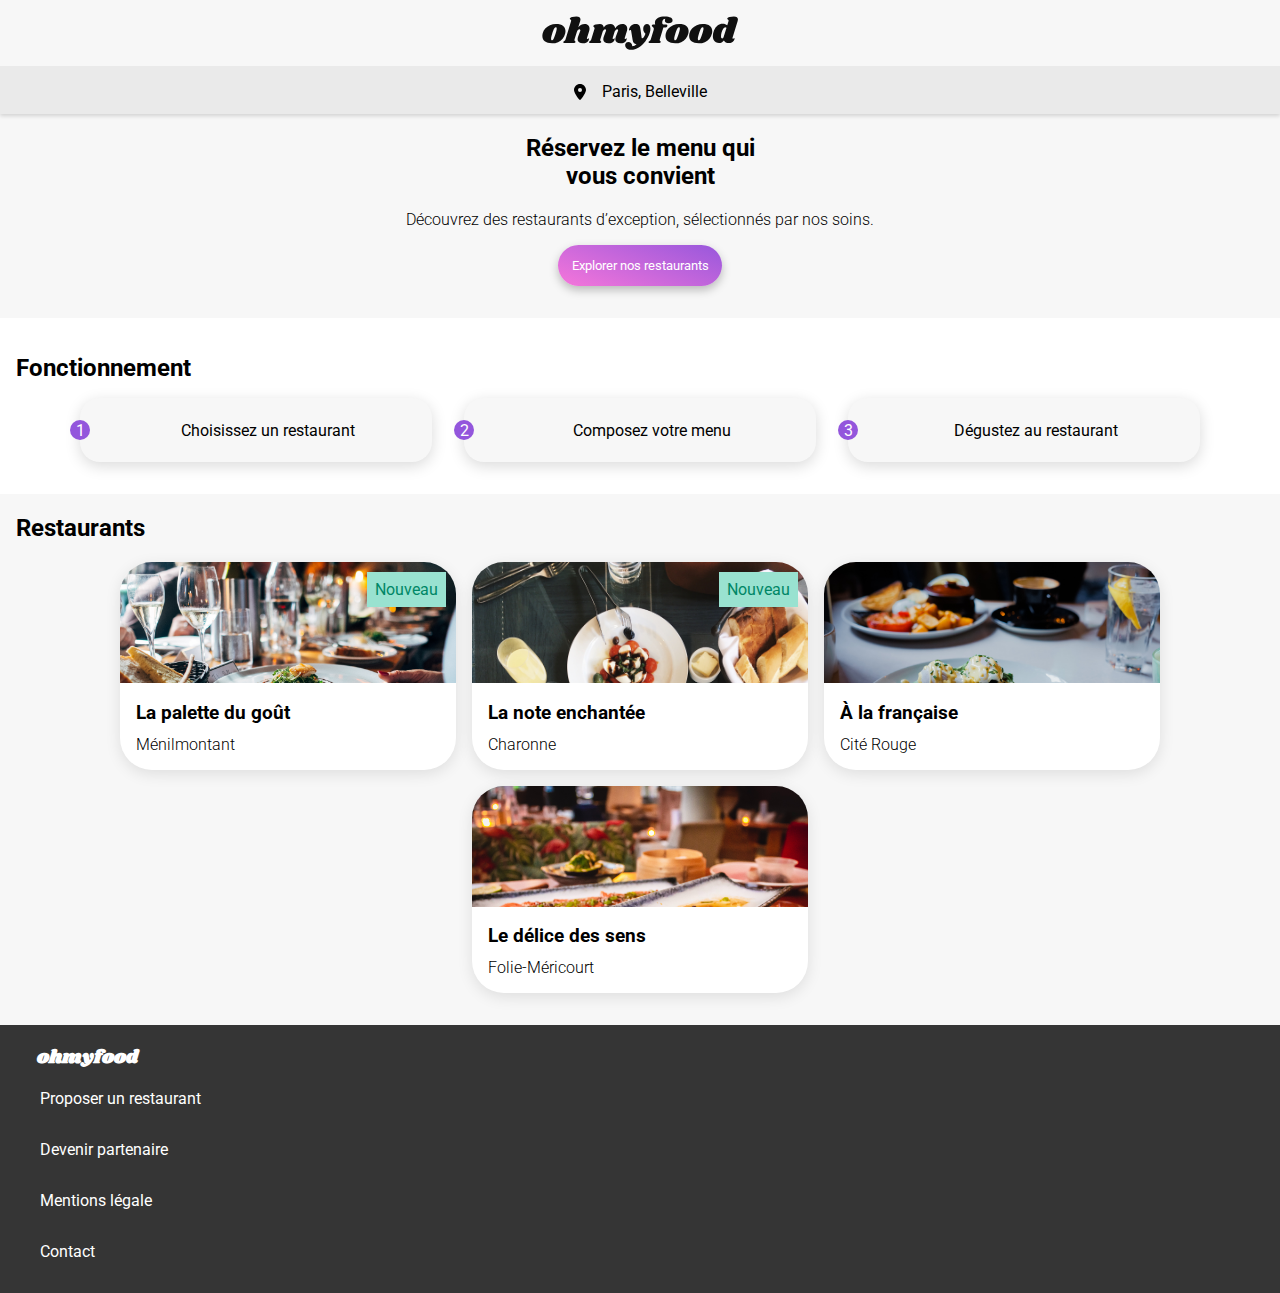
==== Index.html @ 5a49cd4a "Ajout de l'animation sur les bouttons commnaders + Ajout du mail" ====
<!DOCTYPE html>
<html lang="fr">
<head>
    <meta charset="UTF-8">
    <meta http-equiv="X-UA-Compatible" content="IE=edge">
    <meta name="viewport" content="width=device-width, initial-scale=1.0">  
    <link rel="stylesheet" href="Css/Style.css">
    <link rel="stylesheet" href="https://cdnjs.cloudflare.com/ajax/libs/font-awesome/6.2.1/css/all.min.css" integrity="sha512-MV7K8+y+gLIBoVD59lQIYicR65iaqukzvf/nwasF0nqhPay5w/9lJmVM2hMDcnK1OnMGCdVK+iQrJ7lzPJQd1w==" crossorigin="anonymous" referrerpolicy="no-referrer" />

    <title>OhMyFood</title>
</head>
<body>
    <header class="header">
        <div class="header__imglogo center__align__items">
        <img src="Images/logo/ohmyfood@2x.svg" alt="ohmyfood">
        </div>
        <div class="header__location center__align__items">
        <svg class="header__dote center__align__items" xmlns="http://www.w3.org/2000/svg" viewBox="0 0 384 512"><!--! Font Awesome Pro 6.3.0 by @fontawesome - https://fontawesome.com License - https://fontawesome.com/license (Commercial License) Copyright 2023 Fonticons, Inc. --><path d="M215.7 499.2C267 435 384 279.4 384 192C384 86 298 0 192 0S0 86 0 192c0 87.4 117 243 168.3 307.2c12.3 15.3 35.1 15.3 47.4 0zM192 128a64 64 0 1 1 0 128 64 64 0 1 1 0-128z"/></svg>
        <p>Paris, Belleville</p>
        </div>
    </header>
    <section class="Réservezlemenu center__align__items">
        <h2>Réservez le menu qui vous convient</h2>
        <p>Découvrez des restaurants d’exception, sélectionnés par nos soins.</p>
        <button><a class="Réservezlemenu__button" href="#Restaurants">Explorer nos restaurants</a></button>
    </section>
    <Section class="fonctionnement">
        <h2 class="fonctionnement__title">Fonctionnement</h2>
        <div class="center__align__items">
        <div class="fonctionnement__align">
        <div class="fonctionnement__button center__align__items">
        <p class="fonctionnement__number center__align__items">1</p>
        <i class="fa-solid fa-mobile"></i>
        <p>Choisissez un restaurant</p>
        </div>
        </div>
        <div class="center__align__items">
            <div class="fonctionnement__button center__align__items">
            <p class="fonctionnement__number center__align__items">2</p>
            <i class="fa-solid fa-list"></i>
            <p>Composez votre menu</p>
            </div>
            </div>
            <div class="center__align__items">
                <div class="fonctionnement__button center__align__items">
                <p class="fonctionnement__number center__align__items">3</p>
                <i class="fa-solid fa-shop"></i>
                <p>Dégustez au restaurant</p>
                </div>
            </div>
        </div>
    </Section>
    <main >
        <h2 class="restaurants__title" id="Restaurants">Restaurants</h2>
        <div class="restaurants">
        <div class="restaurants__card">
            <a href="Menu-La_Pallete_du_Goût.html">  <!--Ajouter link page corespondante-->
            <div class="restaurants__card__image new"><img src="Images/restaurants/jay-wennington-N_Y88TWmGwA-unsplash.jpg" alt="La palette du goût"><p><!--Pourquoi devoir rajouter une baalise pour affichage new--></p></div>
            <div class="restaurants__card__body">
                <div class="restaurants__card__name"><h3>La palette du goût</h3></div>
                <div class="restaurants__card__place"><p>Ménilmontant</p></div>
                <div class="restaurants__card__heart"><i class="fa-solid fa-heart"></i></div> 
            </div>
            </a>
        </div>
        <div class="restaurants__card">
            <a href="Menu_La_note_enchantée.html">  <!--Ajouter link page corespondante-->
            <div class="restaurants__card__image new"><img src="Images/restaurants/stil-u2Lp8tXIcjw-unsplash.jpg" alt="La note enchantée"><p></p></div>
            <div class="restaurants__card__body">
                <div class="restaurants__card__name"><h3>La note enchantée</h3></div>
                <div class="restaurants__card__place"><p>Charonne</p></div>
                <div class="restaurants__card__heart"><i class="fa-solid fa-heart"></i></div> 
            </div>
            </a>
        </div>
        <div class="restaurants__card">
            <a href="Menu_À_la_française.html">  <!--Ajouter link page corespondante-->
            <div class="restaurants__card__image"><img src="Images/restaurants/toa-heftiba-DQKerTsQwi0-unsplash.jpg" alt="À la française"></div>
            <div class="restaurants__card__body">
                <div class="restaurants__card__name"><h3>À la française</h3></div>
                <div class="restaurants__card__place"><p>Cité Rouge</p></div>
                <div class="restaurants__card__heart"><i class="fa-solid fa-heart"></i></div> 
            </div>
            </a>
        </div>
        <div class="restaurants__card">
            <a href="Menu_Le_délice_des_sens.html">  <!--Ajouter link page corespondante-->
            <div class="restaurants__card__image"><img src="Images/restaurants/louis-hansel-shotsoflouis-qNBGVyOCY8Q-unsplash.jpg" alt="Le délice des sens"></div>
            <div class="restaurants__card__body">
                <div class="restaurants__card__name"><h3>Le délice des sens</h3></div>
                <div class="restaurants__card__place"><p>Folie-Méricourt</p></div>
                <div class="restaurants__card__heart"><i class="fa-solid fa-heart"></i></div> <!--PB avec le font wheigt qui modifie tout les fa-solide -->
            </div>
            </a>
        </div>
        </div>
    </main>
    <footer class="footer">
        <h3>ohmyfood</h3>
                <ul class="footer__ul">
                    <li class="footer__ul__li"><a href="#"><i class="fa-solid fa-utensils"></i><p>Proposer un restaurant</p></a></li>
                    <li class="footer__ul__li"><a href="#"><i class="fa -solid fa-handshake-angle"></i> <p>Devenir partenaire</p></a></li>
                    <li class="footer__ul__li"><a href="#"><p>Mentions légale</p></a></li>
                    <li class="footer__ul__li"><a href="mailto:joqchimsamuel@gmail.com"><p>Contact</p></a></li> 
                </ul>          
    </footer>
</body>
</html>
---- Css/Style.css ----
@import url('https://fonts.googleapis.com/css2?family=Roboto:wght@300;500;700&display=swap');
@import url('https://fonts.googleapis.com/css2?family=Shrikhand&display=swap');

h1{
    font-family: 'Shrikhand';
}
h2{
    font-family: 'Roboto';
}
p{
    font-family: 'Roboto';  
}
.center__align__items{
    display: flex;
    align-items: center;
    justify-content: center;
    flex-wrap: wrap;
}

/*Mobil*/

body{
    display: flex;
    flex-direction: column;
    background-color: #F7F7F7;
    margin: 0px;
    min-height: 100vh;
}

/*Header*/
.header{
   
    box-shadow: 0px 2px 4px 0px rgba(0, 0, 0, 0.15);
}

.header__imglogo{ /*Ajout width justify-content ne fonctionne plus */
    padding: 1em;
    position: relative;
    z-index: auto;
}
.header__arrow{
    width: 3em;
}

.header__location{    
    background-color: rgba(234, 234, 234, 1);
    height: 3rem;
    width: 100%;
}
.header__dote{
    height: 1rem;
}
header p{
    margin-left: 1rem
}


/* Section Réservez le menu qui vous convient */

.Réservezlemenu{
    flex-direction: column;
}
.Réservezlemenu h2{
   width: 20ch;
    text-align: center;
    font-size: 24px;
}
.Réservezlemenu p{
    margin: 0 4em 1em 4em;
    text-align: center;
    font-weight: 300;
}

.Réservezlemenu button{
    background: linear-gradient(200.64deg, #9356DC -5.2%, #FF79DA 110.74%);
    box-shadow: 0px 4px 10px rgba(0, 0, 0, 0.25);
    border-radius: 25px;
    border: none;
    padding: 1em ;
}
.Réservezlemenu button a{
    text-decoration: none;
    font-family: 'Roboto';
    color: white;
}
.Réservezlemenu button:hover{
    background: linear-gradient(200.64deg, #9256dcd2 -5.2%, #ff79d9d1 110.74%);
    box-shadow: 0px 4px 10px rgb(0, 0, 0);
}

/* Section Fonctionnement */
.fonctionnement{
    background-color: white;
    padding: 1em;
    margin-top: 2em;
}
.fonctionnement__title{
    margin-bottom: 0rem;
}
.fonctionnement__align{
    display: flex;
    flex-direction: column;
    align-items: center;
    gap: 1rem;
}
.fonctionnement__button{
    display: flex;
    background: #F7F7F7;
    box-shadow: 0px 4px 15px rgba(0, 0, 0, 0.15);
    border-radius: 20px;
    width: 22rem;
    height: 4rem;
    margin: 1em;
}
.fonctionnement__button:hover{
    background-color: #F5EDFF;
    color: #9356DC;
}
.fonctionnement__number{ 
    position: absolute;   /*POSITION absolute non responsive */
    margin-right: 23.5rem;
    background-color:#9356DC;
    color: white;
    width: 20px;
    height: 20px;
    border-radius: 20px;
}

.fonctionnement__svg{
    height: 30%;
}
.fonctionnement__svg:hover{  /* Regarder comment changer la couleur d'un SVG */
    height: 50%;
    color: #9356DC;
}
.fonctionnement p{
    margin-left: 1.5rem;
}

/*Section Restaurants*/
.restaurants{
    display: flex;
    flex-wrap: wrap;
    justify-content: center;
    gap: 1em;
}
.restaurants__title{
    margin-left: 1rem;
}
.restaurants__card{
    aspect-ratio: 5/3;
    width: 21em;
    background-color: white;
    box-shadow: 0px 4px 15px 0px #0000001A;
    border-radius: 2em;
}
.restaurants__card:hover{
    transform: scale(1.1)
}
.restaurants__card a{
    text-decoration: none;
}
                    /* Ajouter hover__card Ici */


.restaurants__card__image{
    height: 60%;
    position: relative;
    overflow: hidden;
    border-radius: 2em 2em 0 0;
}
.new ::before  {
    content: "Nouveau";
    position: absolute;
    z-index: 1;
    right: 10px;
    top: 10px;
    background-color: #99E2D0;
    color: #008766;
    padding: 0.5rem;
}
.restaurants__card__image img{
    width: 100%;
}
.restaurants__card__body{
    text-align: start;
    padding-left: 1em;
    position: relative;
}
.restaurants__card__name{
    font-family: 'Roboto';
    color: black;
  
}
.restaurants__card__place {
    font-weight: 300;
    color: black;
   margin-top: -0.5em;
}
.fa-solid{
    font-weight: 100;
}
.restaurants__card__heart{
    position: absolute;
    right: 40px;
    top: 10px;
    font-size: 1.5em;
}
.fa-heart{
    font-weight: 100em;
}
.restaurants__card__heart:hover{ 
    color:#FF79DA;
}

/*Footer*/
.footer{
    margin-top: 2em;
    background-color:#353535;
    display: flex;
    flex-wrap: wrap;
    flex-direction: column;
}
.footer h3{
    font-family: 'Shrikhand';
    color:white;
    margin-left: 2em;
}
footer a{
    text-decoration: none;
    color: white;
    display: flex;
    align-items: center;
}
.footer__ul{
    margin-top: -1rem;
   
}
.footer__ul__li{
    color: white;
    list-style: none;
   
}
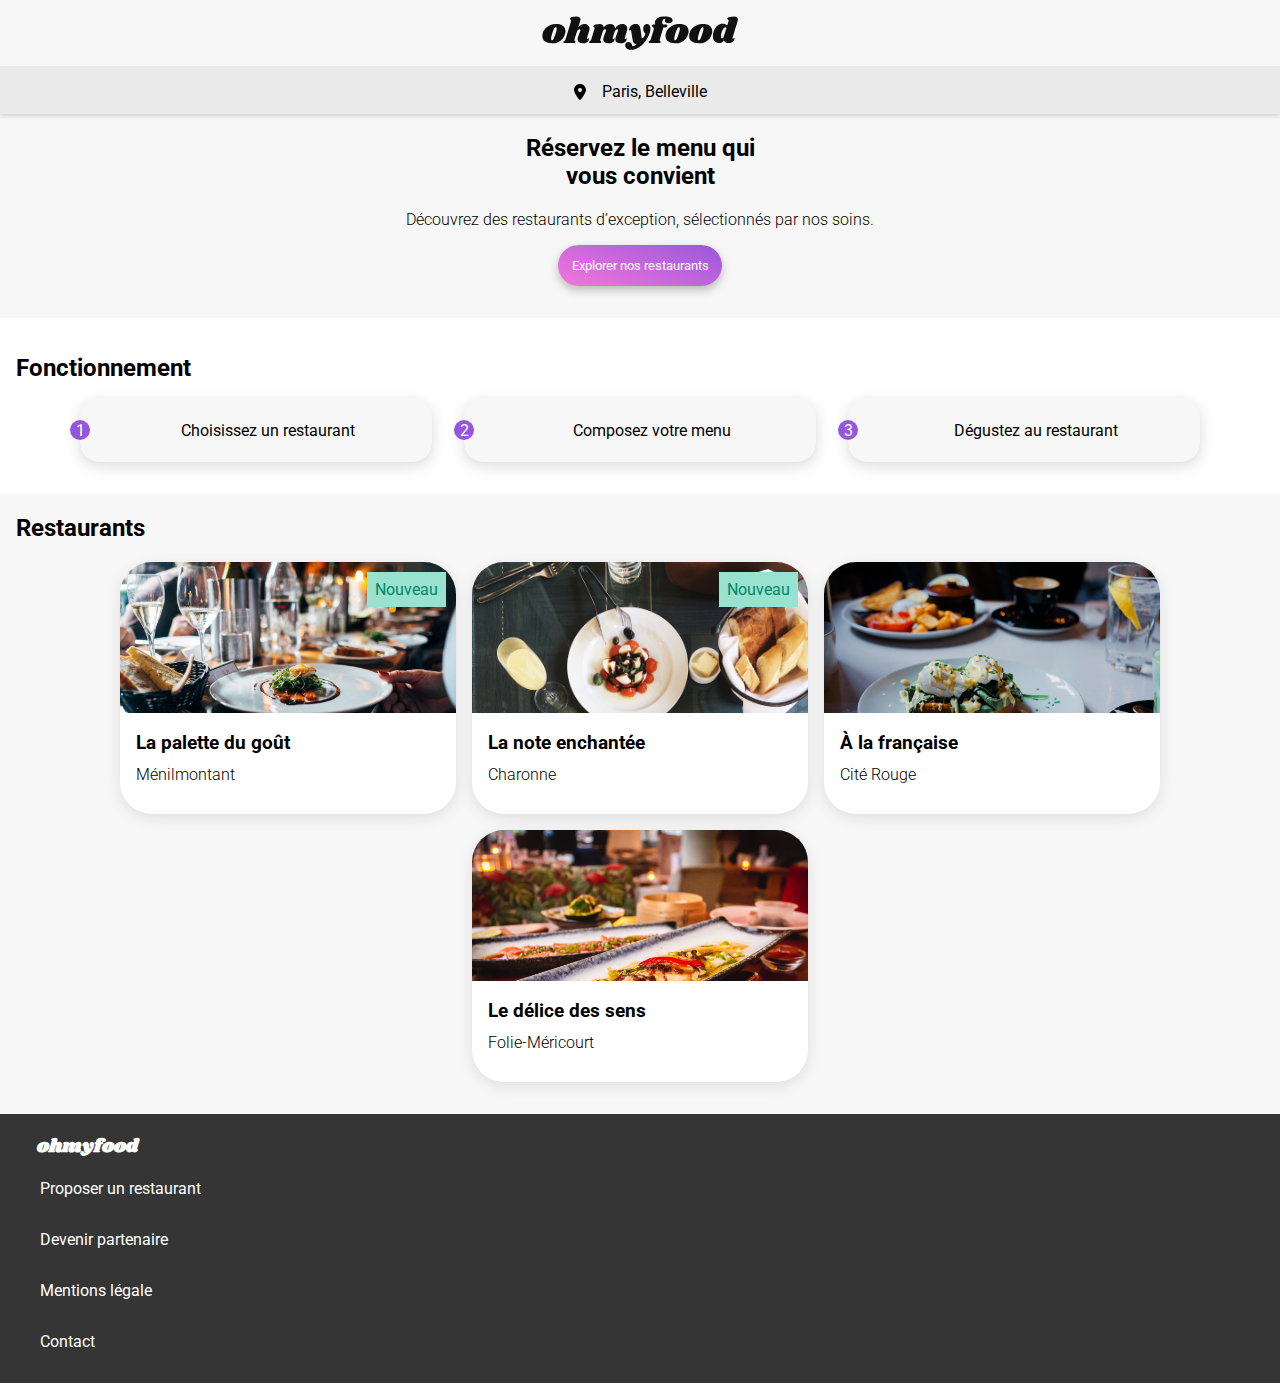
==== commit b5ec6b38: "Ajout de l'aniamtion fonctionnement__button" ====
--- a/Index.html
+++ b/Index.html
@@ -59,7 +59,8 @@
             <div class="restaurants__card__body">
                 <div class="restaurants__card__name"><h3>La palette du goût</h3></div>
                 <div class="restaurants__card__place"><p>Ménilmontant</p></div>
-                <div class="restaurants__card__heart"><i class="fa-solid fa-heart"></i></div> 
+                <div class="restaurants__card__heart__empty"><i class="fa-regular fa-heart"></i></div>
+                <div class="restaurants__card__heart"><i class="fa-solid fa-heart"></i></div>             
             </div>
             </a>
         </div>
--- a/Css/Style.css
+++ b/Css/Style.css
@@ -86,6 +86,7 @@
 .Réservezlemenu button:hover{
     background: linear-gradient(200.64deg, #9256dcd2 -5.2%, #ff79d9d1 110.74%);
     box-shadow: 0px 4px 10px rgb(0, 0, 0);
+    
 }
 
 /* Section Fonctionnement */
@@ -115,6 +116,9 @@
 .fonctionnement__button:hover{
     background-color: #F5EDFF;
     color: #9356DC;
+    box-shadow: 0px 4px 10px rgb(0, 0, 0);
+    opacity: 0.5;
+    transition-duration: 1s;
 }
 .fonctionnement__number{ 
     position: absolute;   /*POSITION absolute non responsive */
@@ -143,19 +147,21 @@
     flex-wrap: wrap;
     justify-content: center;
     gap: 1em;
+ 
 }
 .restaurants__title{
     margin-left: 1rem;
 }
 .restaurants__card{
-    aspect-ratio: 5/3;
+    aspect-ratio: 4/3;
     width: 21em;
     background-color: white;
     box-shadow: 0px 4px 15px 0px #0000001A;
     border-radius: 2em;
+    
 }
 .restaurants__card:hover{
-    transform: scale(1.1)
+    transform: scale(0.95 ,0.95)
 }
 .restaurants__card a{
     text-decoration: none;
@@ -197,21 +203,32 @@
     color: black;
    margin-top: -0.5em;
 }
-.fa-solid{
-    font-weight: 100;
-}
+
 .restaurants__card__heart{
     position: absolute;
     right: 40px;
     top: 10px;
     font-size: 1.5em;
-}
-.fa-heart{
-    font-weight: 100em;
-}
-.restaurants__card__heart:hover{ 
-    color:#FF79DA;
-}
+    -webkit-background-clip: text;
+    -webkit-text-fill-color: transparent;
+    background: linear-gradient(#ff79da, #9356dc);
+}
+.restaurants__card__heart__empty{
+    position: absolute;
+    z-index: 1;
+    color: black;
+    right: 40px;
+    top: 10px;
+    font-size: 1.5em;
+    background-color: #ffff;
+}
+.restaurants__card__heart__empty:hover{
+    display: none;
+}
+
+
+
+
 
 /*Footer*/
 .footer{
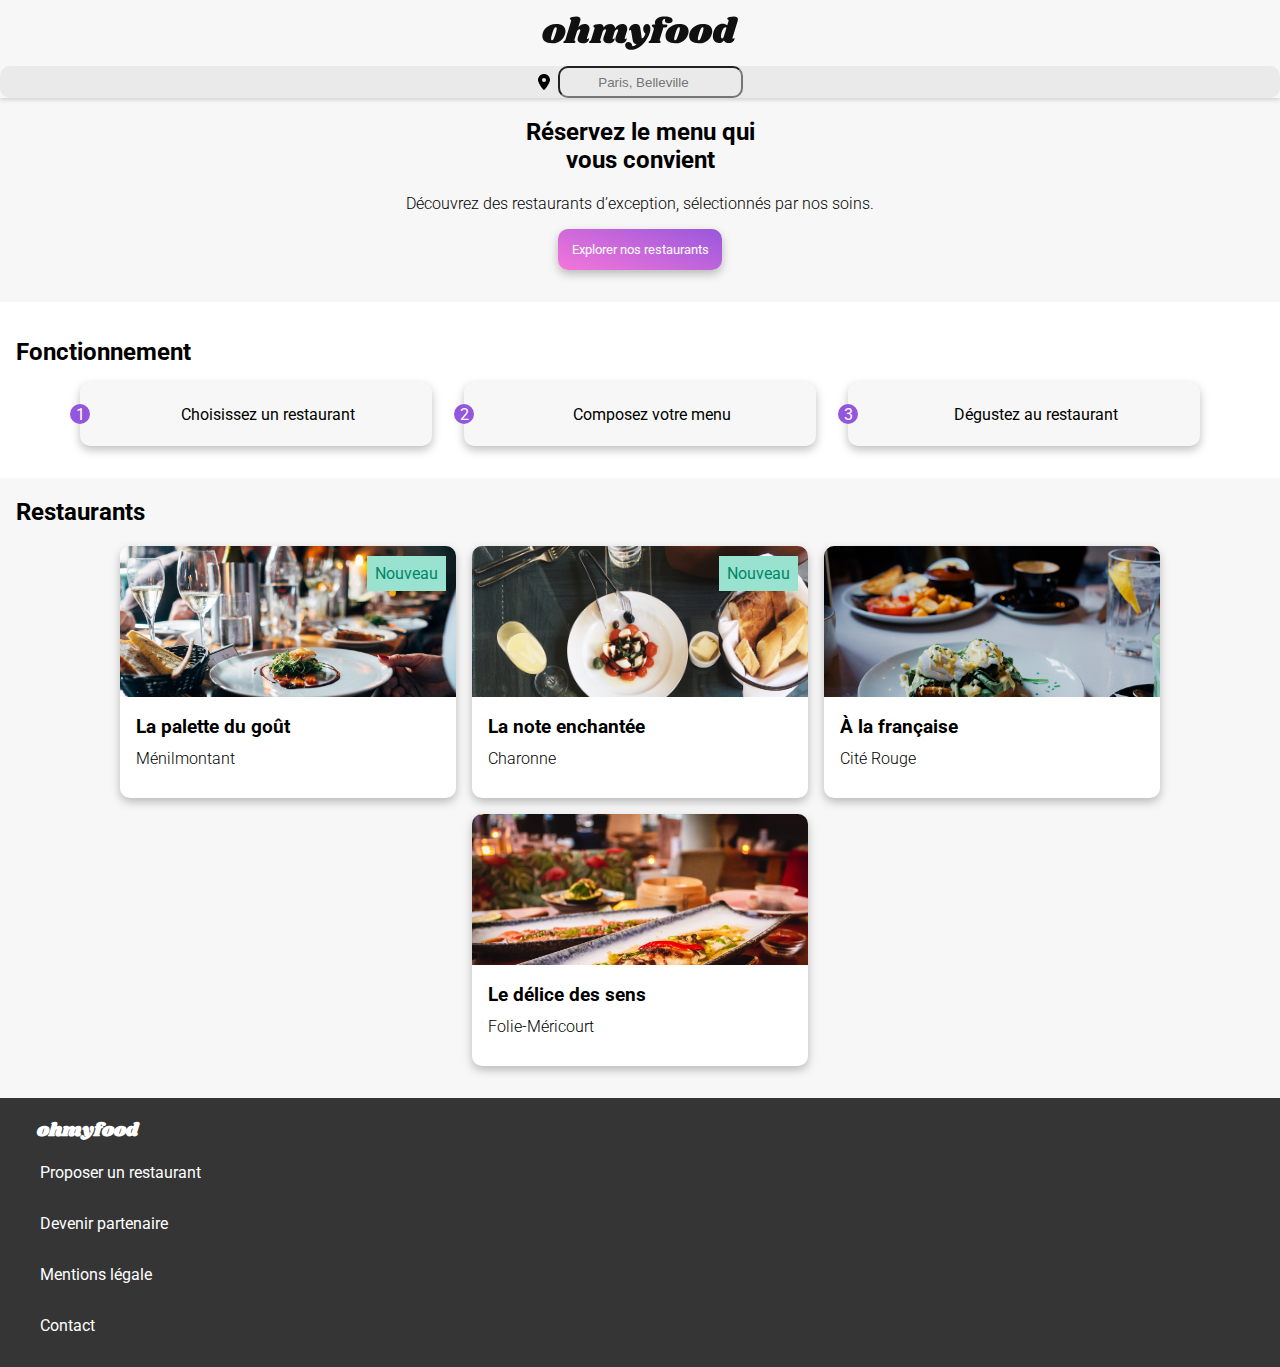
==== commit 6ab8b3fe: "Mise en place animation page d'acueille + Ajout d'un Input pour le choix de ville" ====
--- a/Index.html
+++ b/Index.html
@@ -16,7 +16,7 @@
         </div>
         <div class="header__location center__align__items">
         <svg class="header__dote center__align__items" xmlns="http://www.w3.org/2000/svg" viewBox="0 0 384 512"><!--! Font Awesome Pro 6.3.0 by @fontawesome - https://fontawesome.com License - https://fontawesome.com/license (Commercial License) Copyright 2023 Fonticons, Inc. --><path d="M215.7 499.2C267 435 384 279.4 384 192C384 86 298 0 192 0S0 86 0 192c0 87.4 117 243 168.3 307.2c12.3 15.3 35.1 15.3 47.4 0zM192 128a64 64 0 1 1 0 128 64 64 0 1 1 0-128z"/></svg>
-        <p>Paris, Belleville</p>
+        <input type="search" id="site-search"  placeholder="Paris, Belleville" class="header__location">
         </div>
     </header>
     <section class="Réservezlemenu center__align__items">
@@ -28,21 +28,21 @@
         <h2 class="fonctionnement__title">Fonctionnement</h2>
         <div class="center__align__items">
         <div class="fonctionnement__align">
-        <div class="fonctionnement__button center__align__items">
+        <div class="fonctionnement__button fonctionnement__button__1 center__align__items">
         <p class="fonctionnement__number center__align__items">1</p>
         <i class="fa-solid fa-mobile"></i>
         <p>Choisissez un restaurant</p>
         </div>
         </div>
         <div class="center__align__items">
-            <div class="fonctionnement__button center__align__items">
+            <div class="fonctionnement__button fonctionnement__button__2 center__align__items">
             <p class="fonctionnement__number center__align__items">2</p>
             <i class="fa-solid fa-list"></i>
             <p>Composez votre menu</p>
             </div>
             </div>
             <div class="center__align__items">
-                <div class="fonctionnement__button center__align__items">
+                <div class="fonctionnement__button fonctionnement__button__3 center__align__items">
                 <p class="fonctionnement__number center__align__items">3</p>
                 <i class="fa-solid fa-shop"></i>
                 <p>Dégustez au restaurant</p>
--- a/Css/Style.css
+++ b/Css/Style.css
@@ -1,5 +1,14 @@
 @import url('https://fonts.googleapis.com/css2?family=Roboto:wght@300;500;700&display=swap');
 @import url('https://fonts.googleapis.com/css2?family=Shrikhand&display=swap');
+:root{
+    --borderRadius: 10px;
+    --boxShadow: 0px 4px 10px rgba(0, 0, 0, 0.25);
+    --boxShadowHover: 5px 4px 8px rgba(0, 0, 0, 1);
+    --opacityHover: 0.5;
+    --transitionDuration: 2s;
+    --backgroundLinearGradient:linear-gradient(200.64deg, #9356DC -5.2%, #FF79DA 110.74%);
+    --animationTimes: 3s;
+}
 
 h1{
     font-family: 'Shrikhand';
@@ -44,8 +53,10 @@
 
 .header__location{    
     background-color: rgba(234, 234, 234, 1);
-    height: 3rem;
-    width: 100%;
+    text-align: center;
+    height: 2rem;
+    border-radius: var(--borderRadius);
+    gap: 0.5em;
 }
 .header__dote{
     height: 1rem;
@@ -61,7 +72,7 @@
     flex-direction: column;
 }
 .Réservezlemenu h2{
-   width: 20ch;
+    width: 20ch;
     text-align: center;
     font-size: 24px;
 }
@@ -72,9 +83,9 @@
 }
 
 .Réservezlemenu button{
-    background: linear-gradient(200.64deg, #9356DC -5.2%, #FF79DA 110.74%);
-    box-shadow: 0px 4px 10px rgba(0, 0, 0, 0.25);
-    border-radius: 25px;
+    background: var(--backgroundLinearGradient);
+    box-shadow: var(--boxShadow);
+    border-radius: var(--borderRadius);
     border: none;
     padding: 1em ;
 }
@@ -84,9 +95,10 @@
     color: white;
 }
 .Réservezlemenu button:hover{
-    background: linear-gradient(200.64deg, #9256dcd2 -5.2%, #ff79d9d1 110.74%);
-    box-shadow: 0px 4px 10px rgb(0, 0, 0);
-    
+
+    box-shadow: var(--boxShadowHover);
+    opacity: var(--opacityHover);
+    transition-duration: var(--transitionDuration);
 }
 
 /* Section Fonctionnement */
@@ -107,18 +119,34 @@
 .fonctionnement__button{
     display: flex;
     background: #F7F7F7;
-    box-shadow: 0px 4px 15px rgba(0, 0, 0, 0.15);
-    border-radius: 20px;
+    box-shadow: var(--boxShadow);
+    border-radius: var(--borderRadius);
     width: 22rem;
     height: 4rem;
     margin: 1em;
-}
+    animation: animationFonctionnement var(--animationTimes);
+}
+
 .fonctionnement__button:hover{
-    background-color: #F5EDFF;
-    color: #9356DC;
-    box-shadow: 0px 4px 10px rgb(0, 0, 0);
-    opacity: 0.5;
-    transition-duration: 1s;
+    box-shadow: var(--boxShadowHover);
+    opacity: var(--opacityHover);
+    transition-duration: var(--transitionDuration);
+}
+.fonctionnement__button__2{
+    animation-delay: 1s;
+}
+.fonctionnement__button__3{
+    animation-delay: 2s;
+}
+
+/*ANIMATION*/
+@keyframes animationFonctionnement{
+    from{ 
+        opacity: 0;
+    }
+    to{
+    opacity: 1;
+    }
 }
 .fonctionnement__number{ 
     position: absolute;   /*POSITION absolute non responsive */
@@ -156,24 +184,33 @@
     aspect-ratio: 4/3;
     width: 21em;
     background-color: white;
-    box-shadow: 0px 4px 15px 0px #0000001A;
-    border-radius: 2em;
-    
+    box-shadow: var(--boxShadow);
+    border-radius: var(--borderRadius);
+    animation: animationCard var(--animationTimes);
 }
 .restaurants__card:hover{
-    transform: scale(0.95 ,0.95)
+    box-shadow: var(--boxShadowHover);
+    opacity: var(--opacityHover);
+    transition-duration: var(--transitionDuration);
+}
+/*ANIMATION*/
+@keyframes animationCard{
+    from{ 
+        opacity: 0;
+        transform: translatex(-800px);
+    }
+    to{
+    opacity: 1;
+    }
 }
 .restaurants__card a{
     text-decoration: none;
 }
-                    /* Ajouter hover__card Ici */
-
-
 .restaurants__card__image{
     height: 60%;
     position: relative;
     overflow: hidden;
-    border-radius: 2em 2em 0 0;
+    border-radius: 10px 10px 0 0;
 }
 .new ::before  {
     content: "Nouveau";
@@ -201,7 +238,7 @@
 .restaurants__card__place {
     font-weight: 300;
     color: black;
-   margin-top: -0.5em;
+    margin-top: -0.5em;
 }
 
 .restaurants__card__heart{
@@ -209,9 +246,7 @@
     right: 40px;
     top: 10px;
     font-size: 1.5em;
-    -webkit-background-clip: text;
-    -webkit-text-fill-color: transparent;
-    background: linear-gradient(#ff79da, #9356dc);
+    color: var(--backgroundLinearGradient);
 }
 .restaurants__card__heart__empty{
     position: absolute;
@@ -220,13 +255,7 @@
     right: 40px;
     top: 10px;
     font-size: 1.5em;
-    background-color: #ffff;
-}
-.restaurants__card__heart__empty:hover{
-    display: none;
-}
-
-
+}
 
 
 
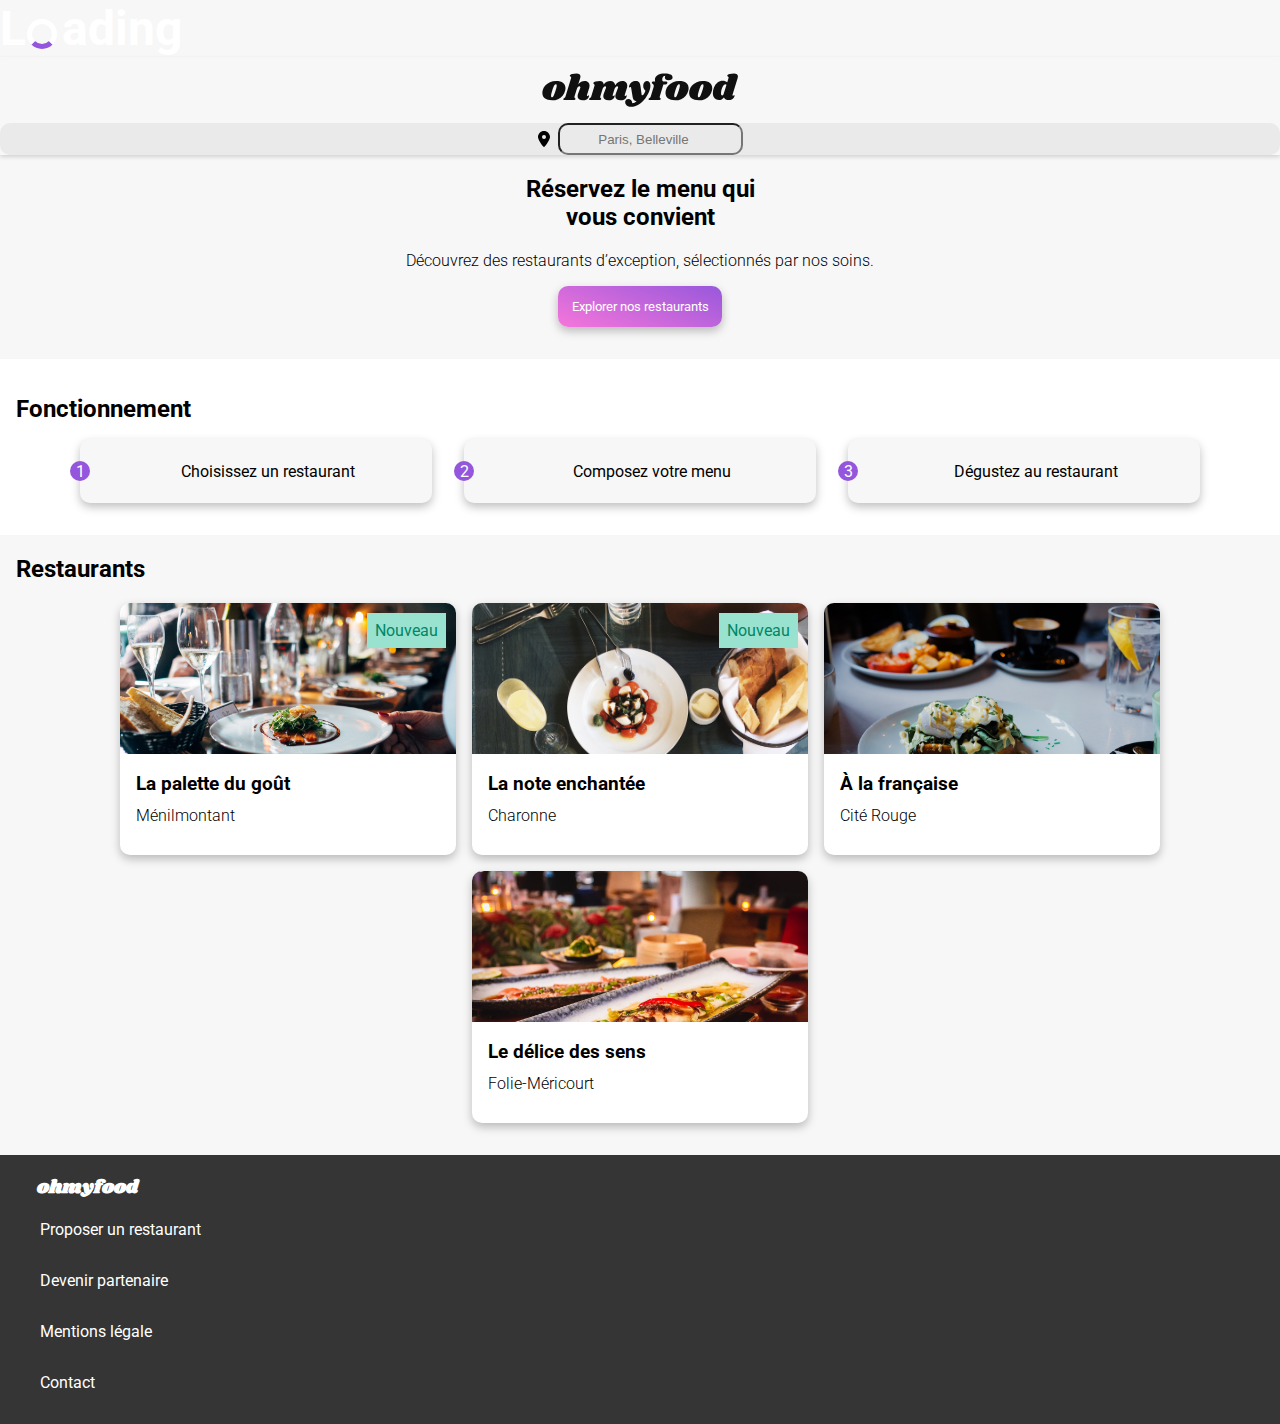
==== commit a5845575: "Ajout du loader en statique" ====
--- a/Index.html
+++ b/Index.html
@@ -10,6 +10,7 @@
     <title>OhMyFood</title>
 </head>
 <body>
+    <div class="loader">L &nbsp; ading</div>
     <header class="header">
         <div class="header__imglogo center__align__items">
         <img src="Images/logo/ohmyfood@2x.svg" alt="ohmyfood">
@@ -45,7 +46,7 @@
                 <div class="fonctionnement__button fonctionnement__button__3 center__align__items">
                 <p class="fonctionnement__number center__align__items">3</p>
                 <i class="fa-solid fa-shop"></i>
-                <p>Dégustez au restaurant</p>
+                <p>Dégustez au restaurant </p>
                 </div>
             </div>
         </div>
@@ -59,8 +60,9 @@
             <div class="restaurants__card__body">
                 <div class="restaurants__card__name"><h3>La palette du goût</h3></div>
                 <div class="restaurants__card__place"><p>Ménilmontant</p></div>
+                <div class="restaurants__card__heart"><i class="fa-solid fa-heart"></i></div>  
                 <div class="restaurants__card__heart__empty"><i class="fa-regular fa-heart"></i></div>
-                <div class="restaurants__card__heart"><i class="fa-solid fa-heart"></i></div>             
+           
             </div>
             </a>
         </div>
@@ -70,7 +72,8 @@
             <div class="restaurants__card__body">
                 <div class="restaurants__card__name"><h3>La note enchantée</h3></div>
                 <div class="restaurants__card__place"><p>Charonne</p></div>
-                <div class="restaurants__card__heart"><i class="fa-solid fa-heart"></i></div> 
+                <div class="restaurants__card__heart"><i class="fa-solid fa-heart"></i></div>  
+                <div class="restaurants__card__heart__empty"><i class="fa-regular fa-heart"></i></div>
             </div>
             </a>
         </div>
@@ -80,7 +83,8 @@
             <div class="restaurants__card__body">
                 <div class="restaurants__card__name"><h3>À la française</h3></div>
                 <div class="restaurants__card__place"><p>Cité Rouge</p></div>
-                <div class="restaurants__card__heart"><i class="fa-solid fa-heart"></i></div> 
+                <div class="restaurants__card__heart"><i class="fa-solid fa-heart"></i></div>  
+                <div class="restaurants__card__heart__empty"><i class="fa-regular fa-heart"></i></div>
             </div>
             </a>
         </div>
@@ -90,7 +94,8 @@
             <div class="restaurants__card__body">
                 <div class="restaurants__card__name"><h3>Le délice des sens</h3></div>
                 <div class="restaurants__card__place"><p>Folie-Méricourt</p></div>
-                <div class="restaurants__card__heart"><i class="fa-solid fa-heart"></i></div> <!--PB avec le font wheigt qui modifie tout les fa-solide -->
+                <div class="restaurants__card__heart"><i class="fa-solid fa-heart"></i></div>  
+                <div class="restaurants__card__heart__empty"><i class="fa-regular fa-heart"></i></div>
             </div>
             </a>
         </div>
--- a/Css/Style.css
+++ b/Css/Style.css
@@ -4,10 +4,10 @@
     --borderRadius: 10px;
     --boxShadow: 0px 4px 10px rgba(0, 0, 0, 0.25);
     --boxShadowHover: 5px 4px 8px rgba(0, 0, 0, 1);
-    --opacityHover: 0.5;
-    --transitionDuration: 2s;
+    --opacityHover: 0.7;
+    --transitionDuration: 0.5s;
     --backgroundLinearGradient:linear-gradient(200.64deg, #9356DC -5.2%, #FF79DA 110.74%);
-    --animationTimes: 3s;
+    --animationTimes: 0.5s;
 }
 
 h1{
@@ -25,6 +25,37 @@
     justify-content: center;
     flex-wrap: wrap;
 }
+/*LOADER*/
+.loader {
+    display: inline-block;
+    font-size: 48px;
+    font-family: 'Roboto';
+    font-weight: bold;
+    color: #FFF;
+    position: relative;
+  }
+  .loader::before {
+    content: '';  
+    position: absolute;
+    left: 27px;
+    bottom: 8px;
+    width: 30px;
+    height: 30px;
+    border-radius: 50%;
+    border: 5px solid #FFF;
+    border-bottom-color: #9356DC;
+    box-sizing: border-box;
+    animation: rotation 0.6s linear infinite;
+  }
+  
+  @keyframes rotation {
+    0% {
+      transform: rotate(0deg);
+    }
+    100% {
+      transform: rotate(360deg);
+    }
+  } 
 
 /*Mobil*/
 
@@ -38,7 +69,6 @@
 
 /*Header*/
 .header{
-   
     box-shadow: 0px 2px 4px 0px rgba(0, 0, 0, 0.15);
 }
 
@@ -95,7 +125,6 @@
     color: white;
 }
 .Réservezlemenu button:hover{
-
     box-shadow: var(--boxShadowHover);
     opacity: var(--opacityHover);
     transition-duration: var(--transitionDuration);
@@ -124,7 +153,7 @@
     width: 22rem;
     height: 4rem;
     margin: 1em;
-    animation: animationFonctionnement var(--animationTimes);
+    animation: animationFonctionnement1 var(--animationTimes);
 }
 
 .fonctionnement__button:hover{
@@ -133,16 +162,38 @@
     transition-duration: var(--transitionDuration);
 }
 .fonctionnement__button__2{
-    animation-delay: 1s;
+    animation: animationFonctionnement2 var(--animationTimes);
+    animation-fill-mode: backwards;animation-delay: 0.5s;
+
 }
 .fonctionnement__button__3{
-    animation-delay: 2s;
+    animation: animationFonctionnement3 var(--animationTimes);
+    animation-fill-mode: backwards;animation-delay: 1s;
 }
 
 /*ANIMATION*/
-@keyframes animationFonctionnement{
+@keyframes animationFonctionnement1{
     from{ 
         opacity: 0;
+        transform: translatex(-800px);
+    }
+    to{
+    opacity: 1;
+    }
+}
+@keyframes animationFonctionnement2{
+    from{ 
+        opacity: 0;
+        transform: translatex(800px);
+    }
+    to{
+    opacity: 1;
+    }
+}
+@keyframes animationFonctionnement3{
+    from{ 
+        opacity: 0;
+        transform: translatex(-800px);
     }
     to{
     opacity: 1;
@@ -186,23 +237,13 @@
     background-color: white;
     box-shadow: var(--boxShadow);
     border-radius: var(--borderRadius);
-    animation: animationCard var(--animationTimes);
 }
 .restaurants__card:hover{
     box-shadow: var(--boxShadowHover);
     opacity: var(--opacityHover);
     transition-duration: var(--transitionDuration);
 }
-/*ANIMATION*/
-@keyframes animationCard{
-    from{ 
-        opacity: 0;
-        transform: translatex(-800px);
-    }
-    to{
-    opacity: 1;
-    }
-}
+
 .restaurants__card a{
     text-decoration: none;
 }
@@ -246,7 +287,7 @@
     right: 40px;
     top: 10px;
     font-size: 1.5em;
-    color: var(--backgroundLinearGradient);
+    color: violet;
 }
 .restaurants__card__heart__empty{
     position: absolute;
@@ -255,8 +296,27 @@
     right: 40px;
     top: 10px;
     font-size: 1.5em;
-}
-
+    background-color: white;
+}
+.restaurants__card__heart__empty:hover{
+    opacity: 0;
+    animation: animationHeart 0.3s;
+}
+.restaurants__card__heart__:hover{
+    opacity: 1;
+
+}
+
+/*Animation*/
+@keyframes animationHeart {
+    from  {
+        opacity: 1 ;
+    }
+    too{
+        opacity: 0;
+    }
+
+}
 
 
 /*Footer*/
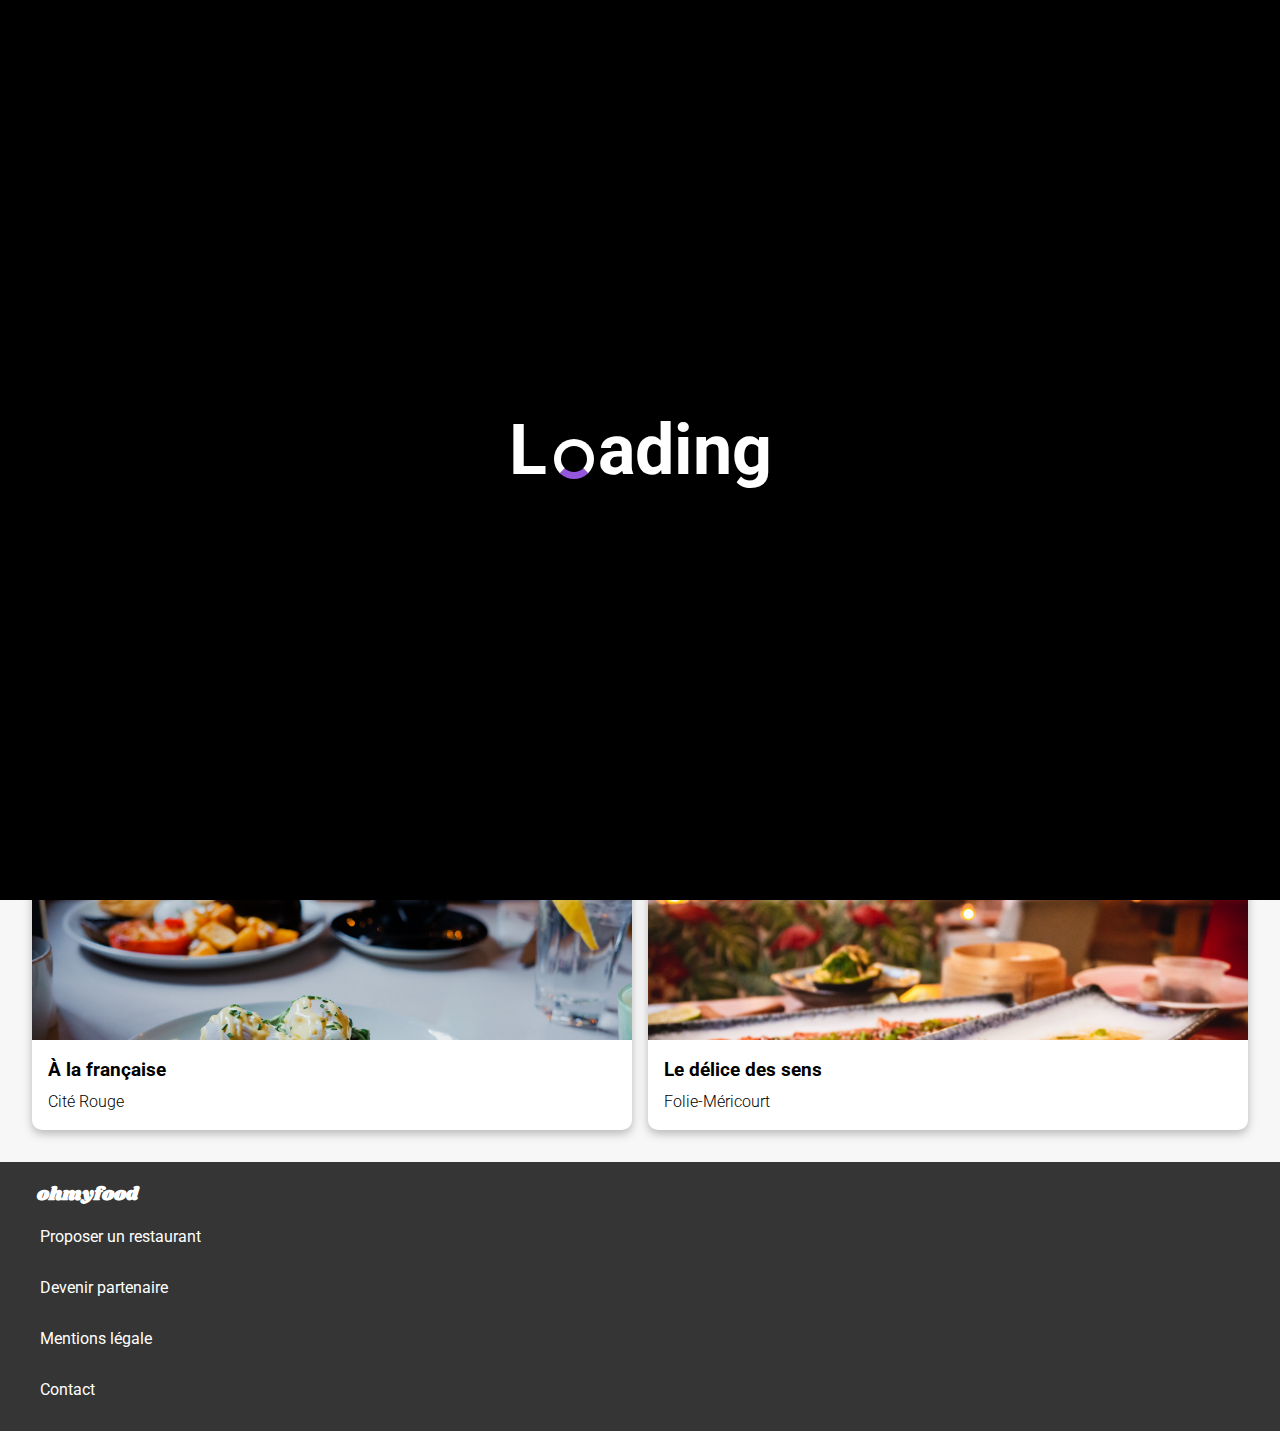
==== commit aa52fa68: "loader mis en place et fonctionnel" ====
--- a/Index.html
+++ b/Index.html
@@ -10,7 +10,9 @@
     <title>OhMyFood</title>
 </head>
 <body>
-    <div class="loader">L &nbsp; ading</div>
+    <div class="teste2">
+    <span class="loader">L &nbsp; ading</span>
+    </div>
     <header class="header">
         <div class="header__imglogo center__align__items">
         <img src="Images/logo/ohmyfood@2x.svg" alt="ohmyfood">
--- a/Css/Style.css
+++ b/Css/Style.css
@@ -8,6 +8,7 @@
     --transitionDuration: 0.5s;
     --backgroundLinearGradient:linear-gradient(200.64deg, #9356DC -5.2%, #FF79DA 110.74%);
     --animationTimes: 0.5s;
+    --marginleft: 2rem;
 }
 
 h1{
@@ -26,28 +27,49 @@
     flex-wrap: wrap;
 }
 /*LOADER*/
+.teste2{
+    position: fixed;
+    height: 100%;
+    width: 100%;
+    left:0;
+    top:0;
+    display: flex;
+    justify-content: center;
+    align-items: center;
+    background-color: black;
+    z-index: 2;
+    animation: loader 2500ms;
+    animation-fill-mode: both;
+}
 .loader {
     display: inline-block;
-    font-size: 48px;
+    font-size: 70px;
     font-family: 'Roboto';
     font-weight: bold;
     color: #FFF;
     position: relative;
+
   }
   .loader::before {
     content: '';  
     position: absolute;
-    left: 27px;
-    bottom: 8px;
-    width: 30px;
-    height: 30px;
+    left: 45px;
+    bottom: 12px;
+    width: 40px;
+    height: 40px;
     border-radius: 50%;
-    border: 5px solid #FFF;
+    border: 7px solid #FFF;
     border-bottom-color: #9356DC;
     box-sizing: border-box;
     animation: rotation 0.6s linear infinite;
   }
   
+  @keyframes loader{
+    100%{
+        opacity: 0;
+        visibility: hidden;
+    }
+  }
   @keyframes rotation {
     0% {
       transform: rotate(0deg);
@@ -133,11 +155,11 @@
 /* Section Fonctionnement */
 .fonctionnement{
     background-color: white;
-    padding: 1em;
     margin-top: 2em;
 }
 .fonctionnement__title{
-    margin-bottom: 0rem;
+    margin-bottom: 0;
+    margin-left: var(--marginleft);
 }
 .fonctionnement__align{
     display: flex;
@@ -152,7 +174,8 @@
     border-radius: var(--borderRadius);
     width: 22rem;
     height: 4rem;
-    margin: 1em;
+    margin: 1rem;
+    margin-left: var(--marginleft);
     animation: animationFonctionnement1 var(--animationTimes);
 }
 
@@ -229,7 +252,7 @@
  
 }
 .restaurants__title{
-    margin-left: 1rem;
+    margin-left: var(--marginleft);
 }
 .restaurants__card{
     aspect-ratio: 4/3;
@@ -346,4 +369,23 @@
     color: white;
     list-style: none;
    
+}
+
+
+
+
+
+@media screen and ( min-width: 992px)
+{
+.restaurants{
+    margin-left: 2em;
+    margin-right: 2em;
+}
+.restaurants__card {
+    aspect-ratio: 4/2;
+    flex: 45% 1 0;
+}
+.restaurants__card__image {
+    height: 70%;
+}
 }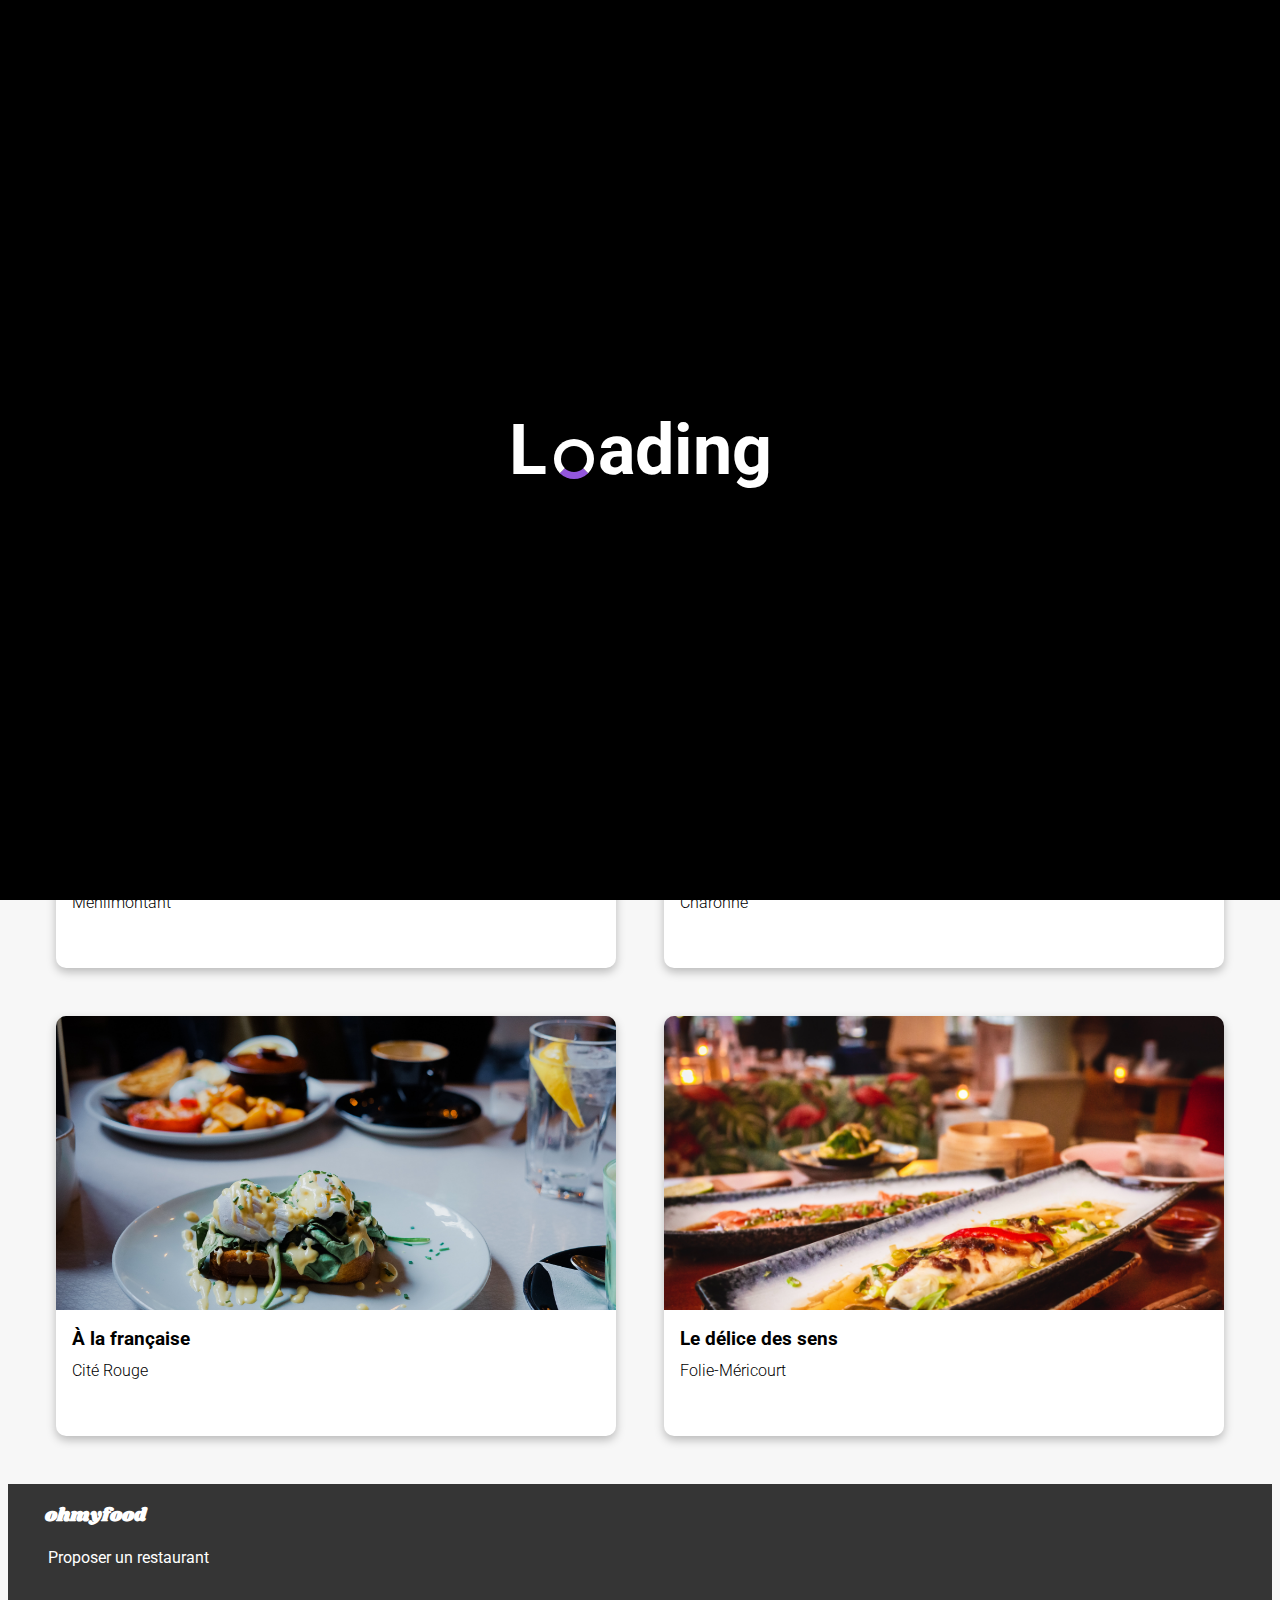
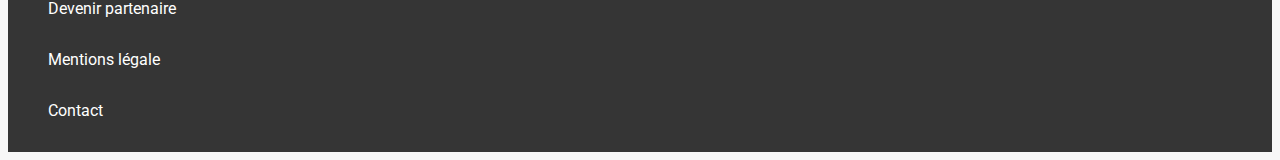
==== commit 1ee7de8f: "Passage aux w3c index.html" ====
--- a/Index.html
+++ b/Index.html
@@ -25,9 +25,9 @@
     <section class="Réservezlemenu center__align__items">
         <h2>Réservez le menu qui vous convient</h2>
         <p>Découvrez des restaurants d’exception, sélectionnés par nos soins.</p>
-        <button><a class="Réservezlemenu__button" href="#Restaurants">Explorer nos restaurants</a></button>
+        <a class="Réservezlemenu__button" href="#Restaurants">Explorer nos restaurants</a>
     </section>
-    <Section class="fonctionnement">
+    <section class="fonctionnement">
         <h2 class="fonctionnement__title">Fonctionnement</h2>
         <div class="center__align__items">
         <div class="fonctionnement__align">
@@ -52,7 +52,7 @@
                 </div>
             </div>
         </div>
-    </Section>
+    </section>
     <main >
         <h2 class="restaurants__title" id="Restaurants">Restaurants</h2>
         <div class="restaurants">
--- a/Css/Style.css
+++ b/Css/Style.css
@@ -8,7 +8,7 @@
     --transitionDuration: 0.5s;
     --backgroundLinearGradient:linear-gradient(200.64deg, #9356DC -5.2%, #FF79DA 110.74%);
     --animationTimes: 0.5s;
-    --marginleft: 2rem;
+    --marginleft: 1rem;
 }
 
 h1{
@@ -26,6 +26,7 @@
     justify-content: center;
     flex-wrap: wrap;
 }
+
 /*LOADER*/
 .teste2{
     position: fixed;
@@ -85,7 +86,6 @@
     display: flex;
     flex-direction: column;
     background-color: #F7F7F7;
-    margin: 0px;
     min-height: 100vh;
 }
 
@@ -134,14 +134,13 @@
     font-weight: 300;
 }
 
-.Réservezlemenu button{
+.Réservezlemenu a{
     background: var(--backgroundLinearGradient);
     box-shadow: var(--boxShadow);
     border-radius: var(--borderRadius);
     border: none;
     padding: 1em ;
-}
-.Réservezlemenu button a{
+    transition-duration: var(--transitionDuration);
     text-decoration: none;
     font-family: 'Roboto';
     color: white;
@@ -149,7 +148,6 @@
 .Réservezlemenu button:hover{
     box-shadow: var(--boxShadowHover);
     opacity: var(--opacityHover);
-    transition-duration: var(--transitionDuration);
 }
 
 /* Section Fonctionnement */
@@ -176,52 +174,14 @@
     height: 4rem;
     margin: 1rem;
     margin-left: var(--marginleft);
-    animation: animationFonctionnement1 var(--animationTimes);
+    transition-duration: var(--transitionDuration);
 }
 
 .fonctionnement__button:hover{
     box-shadow: var(--boxShadowHover);
     opacity: var(--opacityHover);
-    transition-duration: var(--transitionDuration);
-}
-.fonctionnement__button__2{
-    animation: animationFonctionnement2 var(--animationTimes);
-    animation-fill-mode: backwards;animation-delay: 0.5s;
-
-}
-.fonctionnement__button__3{
-    animation: animationFonctionnement3 var(--animationTimes);
-    animation-fill-mode: backwards;animation-delay: 1s;
-}
-
-/*ANIMATION*/
-@keyframes animationFonctionnement1{
-    from{ 
-        opacity: 0;
-        transform: translatex(-800px);
-    }
-    to{
-    opacity: 1;
-    }
-}
-@keyframes animationFonctionnement2{
-    from{ 
-        opacity: 0;
-        transform: translatex(800px);
-    }
-    to{
-    opacity: 1;
-    }
-}
-@keyframes animationFonctionnement3{
-    from{ 
-        opacity: 0;
-        transform: translatex(-800px);
-    }
-    to{
-    opacity: 1;
-    }
-}
+}
+
 .fonctionnement__number{ 
     position: absolute;   /*POSITION absolute non responsive */
     margin-right: 23.5rem;
@@ -256,15 +216,17 @@
 }
 .restaurants__card{
     aspect-ratio: 4/3;
-    width: 21em;
+    width: 100%;
+    max-width: 40em;
+    margin: 1em;
     background-color: white;
     box-shadow: var(--boxShadow);
     border-radius: var(--borderRadius);
+    transition-duration: var(--transitionDuration);
 }
 .restaurants__card:hover{
     box-shadow: var(--boxShadowHover);
     opacity: var(--opacityHover);
-    transition-duration: var(--transitionDuration);
 }
 
 .restaurants__card a{
@@ -327,18 +289,16 @@
 }
 .restaurants__card__heart__:hover{
     opacity: 1;
-
 }
 
 /*Animation*/
 @keyframes animationHeart {
-    from  {
+    0%  {
         opacity: 1 ;
     }
-    too{
+    100% {
         opacity: 0;
     }
-
 }
 
 
@@ -382,7 +342,6 @@
     margin-right: 2em;
 }
 .restaurants__card {
-    aspect-ratio: 4/2;
     flex: 45% 1 0;
 }
 .restaurants__card__image {
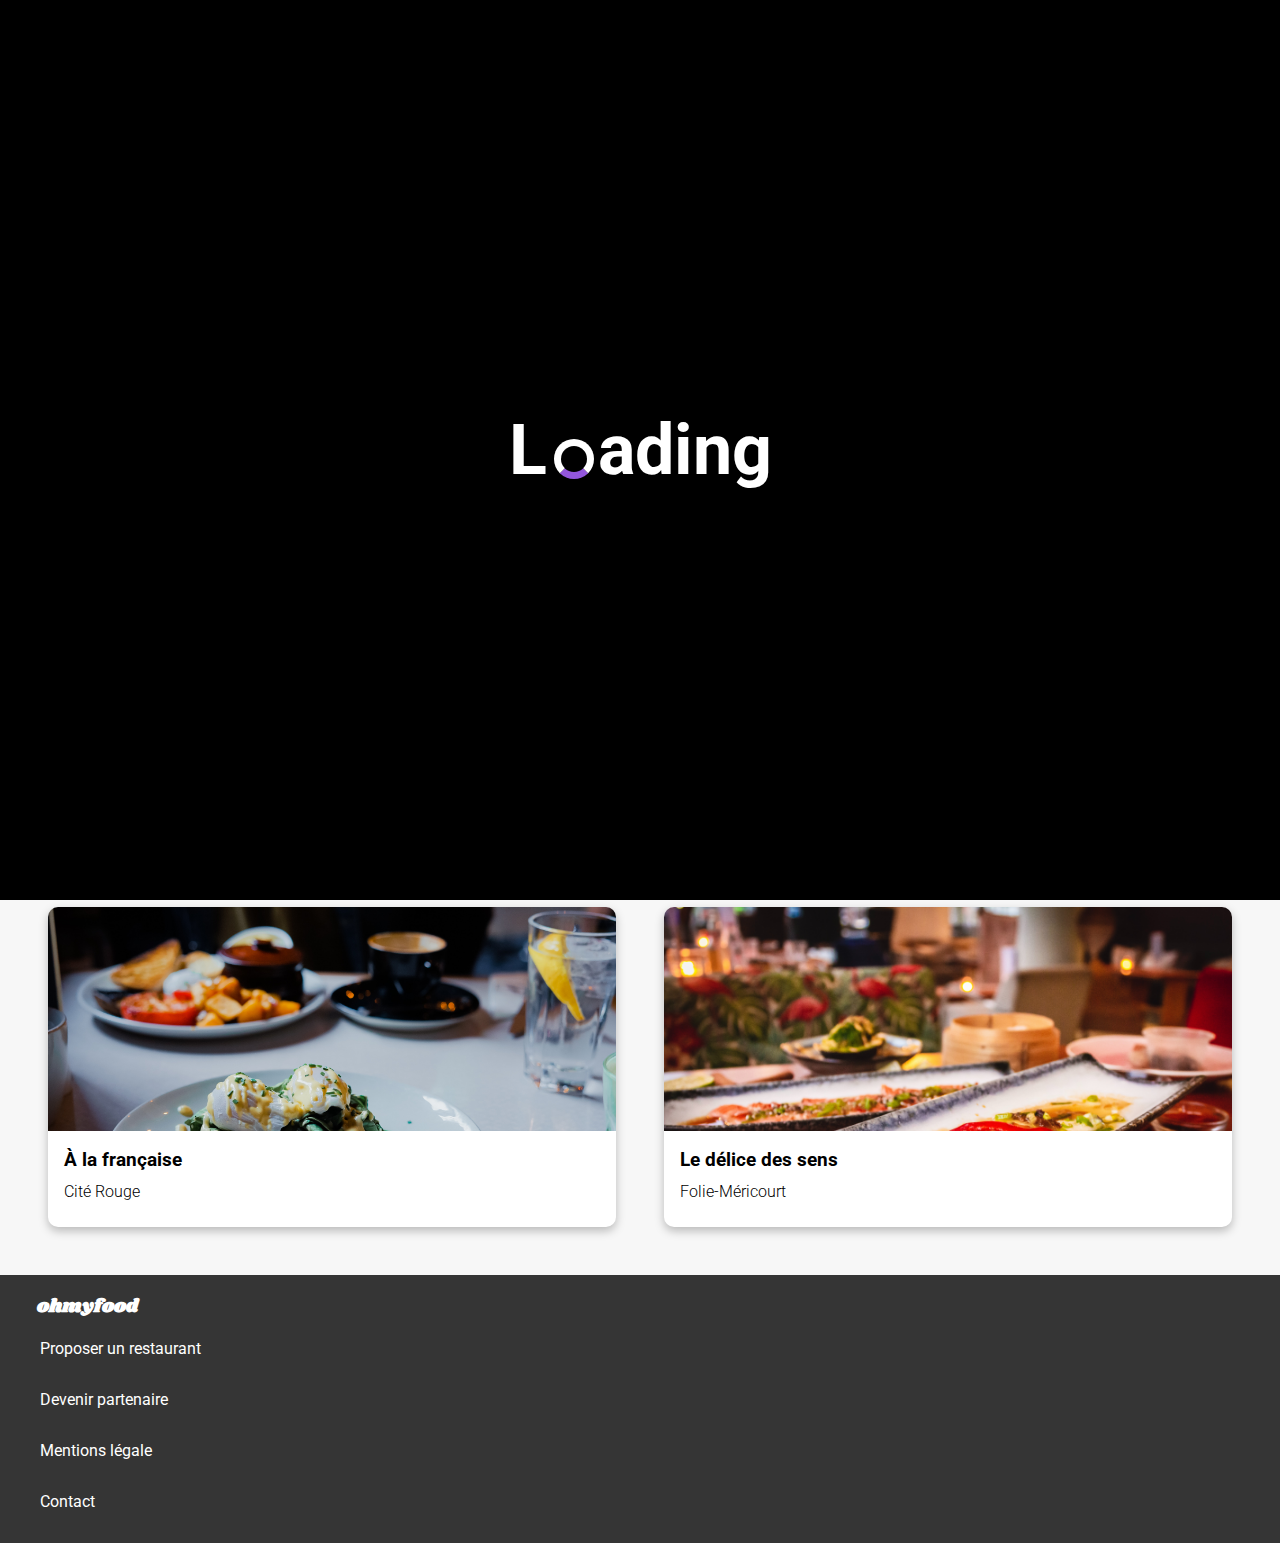
==== commit 48ed342b: "Changement du link index.html" ====
--- a/Index.html
+++ b/Index.html
@@ -25,7 +25,7 @@
     <section class="Réservezlemenu center__align__items">
         <h2>Réservez le menu qui vous convient</h2>
         <p>Découvrez des restaurants d’exception, sélectionnés par nos soins.</p>
-        <a class="Réservezlemenu__button" href="#Restaurants">Explorer nos restaurants</a>
+      <a class="Réservezlemenu__button" href="#Restaurants">Explorer nos restaurants</a>
     </section>
     <section class="fonctionnement">
         <h2 class="fonctionnement__title">Fonctionnement</h2>
--- a/Css/Style.css
+++ b/Css/Style.css
@@ -8,7 +8,7 @@
     --transitionDuration: 0.5s;
     --backgroundLinearGradient:linear-gradient(200.64deg, #9356DC -5.2%, #FF79DA 110.74%);
     --animationTimes: 0.5s;
-    --marginleft: 1rem;
+    --marginleft: 1em;
 }
 
 h1{
@@ -86,6 +86,7 @@
     display: flex;
     flex-direction: column;
     background-color: #F7F7F7;
+    margin: 0;
     min-height: 100vh;
 }
 
@@ -107,7 +108,7 @@
     background-color: rgba(234, 234, 234, 1);
     text-align: center;
     height: 2rem;
-    border-radius: var(--borderRadius);
+    border: none;
     gap: 0.5em;
 }
 .header__dote{
@@ -145,7 +146,7 @@
     font-family: 'Roboto';
     color: white;
 }
-.Réservezlemenu button:hover{
+.Réservezlemenu a:hover{
     box-shadow: var(--boxShadowHover);
     opacity: var(--opacityHover);
 }
@@ -215,7 +216,7 @@
     margin-left: var(--marginleft);
 }
 .restaurants__card{
-    aspect-ratio: 4/3;
+    aspect-ratio: 16/9;
     width: 100%;
     max-width: 40em;
     margin: 1em;
@@ -287,9 +288,6 @@
     opacity: 0;
     animation: animationHeart 0.3s;
 }
-.restaurants__card__heart__:hover{
-    opacity: 1;
-}
 
 /*Animation*/
 @keyframes animationHeart {
